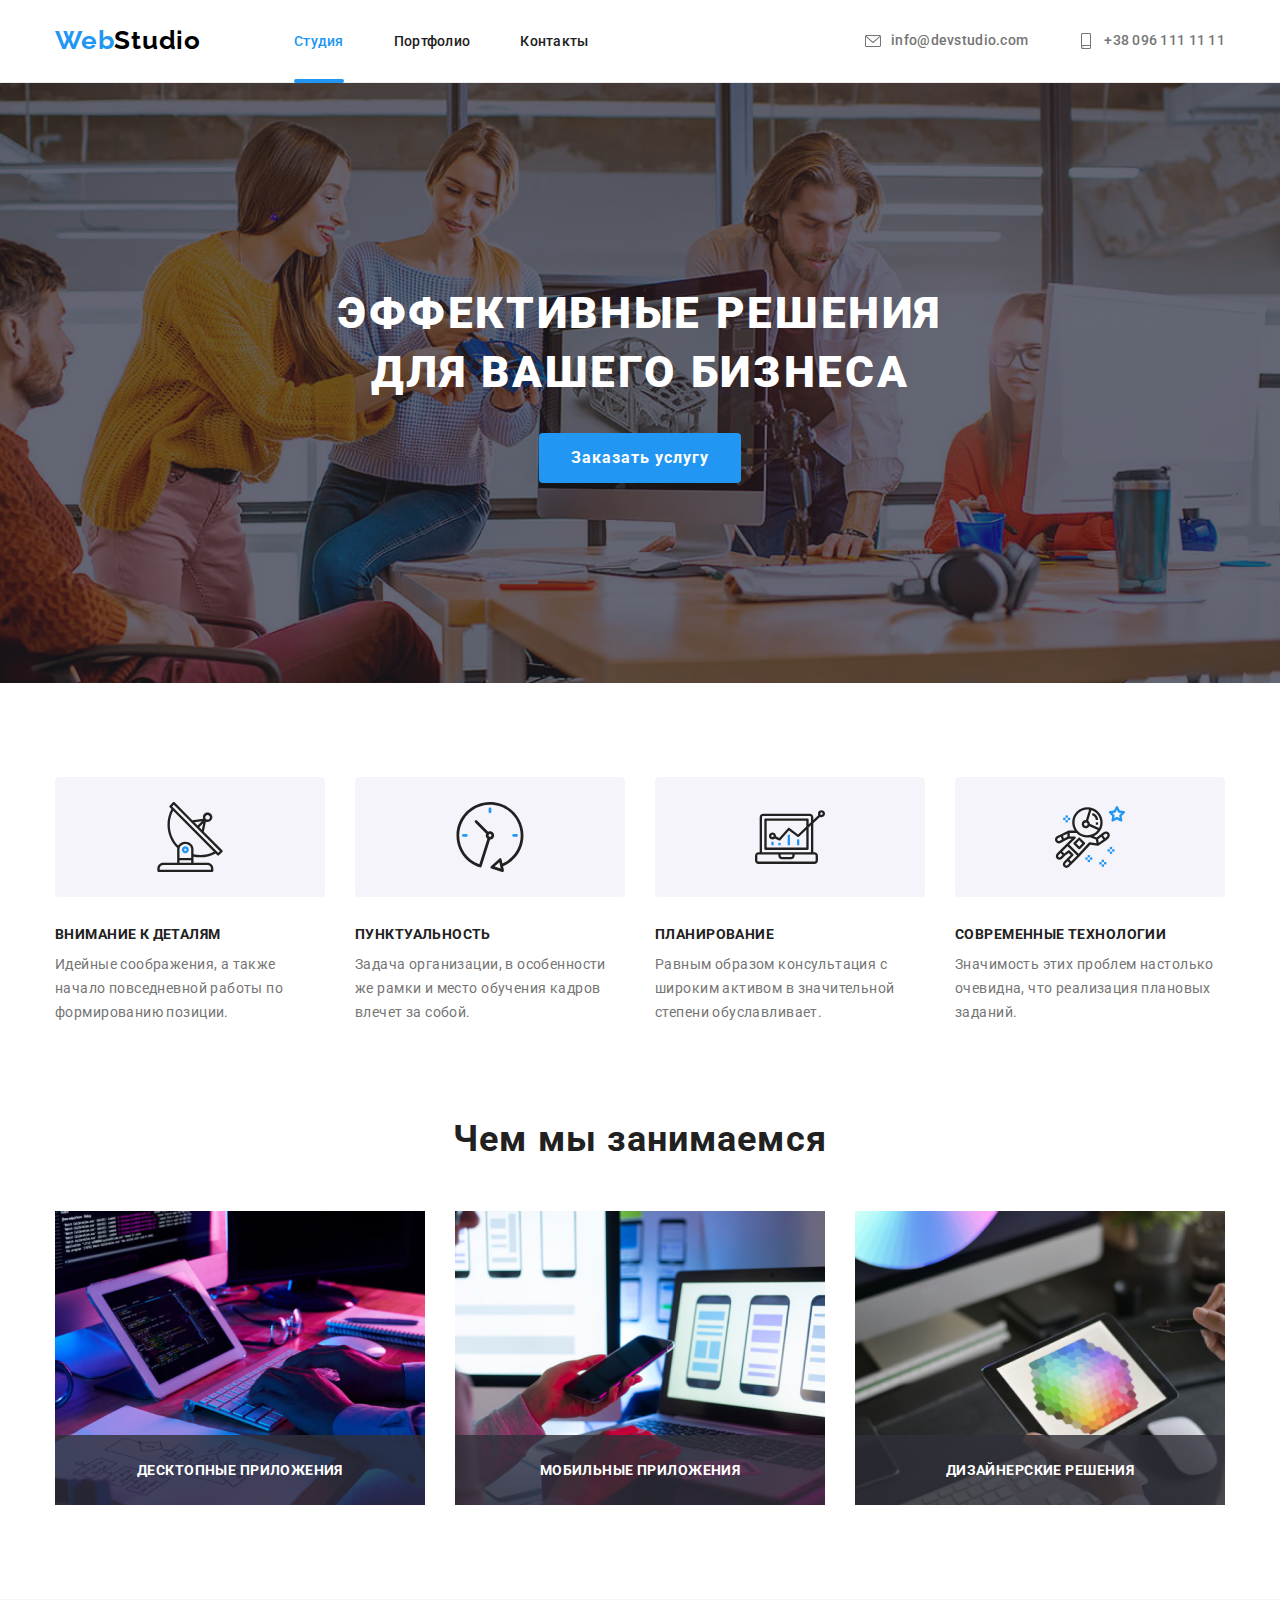
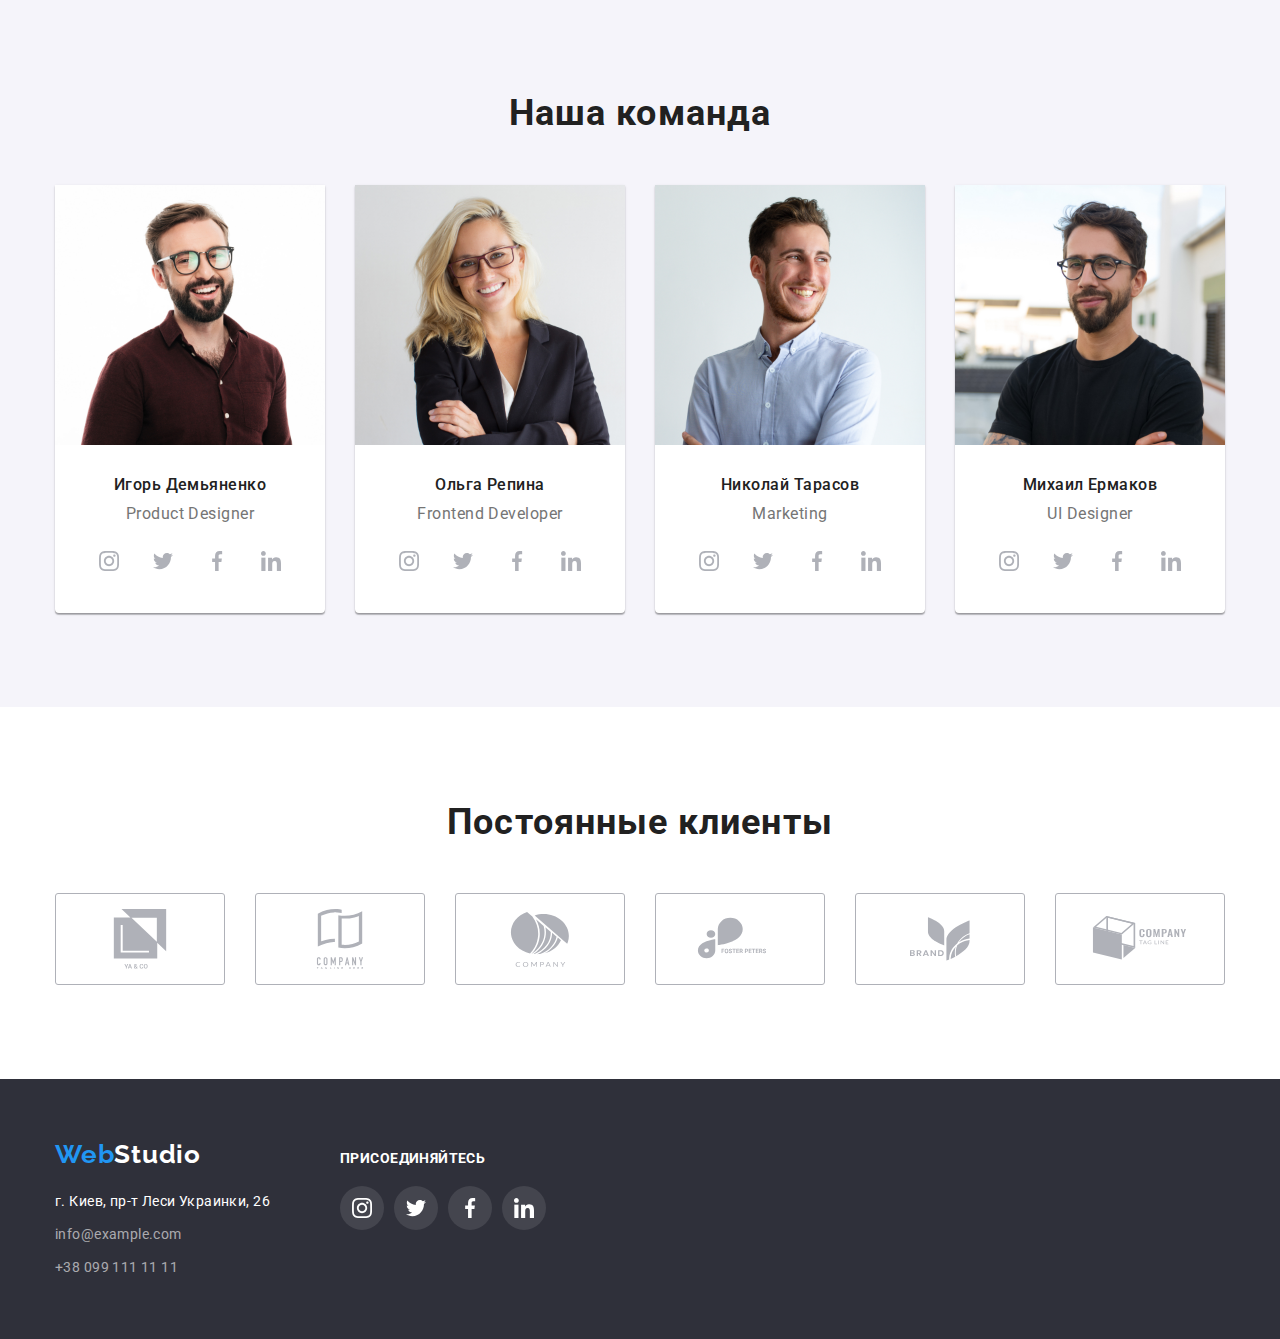
==== index.html @ f80102ec "HW 06" ====
<!DOCTYPE html>
<html lang="ru">
  <head>
    <meta charset="UTF-8" />
    <meta http-equiv="X-UA-Compatible" content="IE=edge" />
    <meta name="viewport" content="width=device-width, initial-scale=1.0" />
    <title>Студия</title>
    <link
      rel="stylesheet"
      href="https://cdn.jsdelivr.net/npm/modern-normalize@1.1.0/modern-normalize.css"
    />
    <link rel="preconnect" href="https://fonts.googleapis.com" />
    <link rel="preconnect" href="https://fonts.gstatic.com" crossorigin />
    <link
      href="https://fonts.googleapis.com/css2?family=Raleway:wght@700&family=Roboto:wght@400;500;700;900&display=swap"
      rel="stylesheet"
    />
    <link rel="stylesheet" href="./css/styles.css" />
  </head>
  <body>
    <header class="header-page">
      <div class="container header-page-container">
        <nav class="nav">
          <a class="logo header-logo link" href="/"> 
            <span class="web">Web</span>Studio</a>
          <ul class="list nav-list nav">
            <li class="site-nav-item">
              <a class="site-nav link current" href="./index.html">Студия</a>
            </li>
            <li class="site-nav-item">
              <a class="site-nav link" href="./portfolio.html">Портфолио</a>
            </li>
            <li class="site-nav-item">
              <a class="site-nav link" href="">Контакты</a>
            </li>
          </ul>
        </nav>
        <ul class="list nav nav-item">
          <li class="contact-nav-item">
            <a class="contact-nav link" href="info@devstudio.com">
              <svg class="contact-nav-icon" width="16" height="16">
                <use href="./img/icons.svg#envelope"></use>
              </svg>
              <span lang="en"> info@devstudio.com </span>
            </a>
          </li>
          <li class="contact-nav-item">
            <a class="contact-nav link" href="tel:+380961111111">
              <svg class="contact-nav-icon" width="16" height="16">
                <use href="./img/icons.svg#smartphone"></use></svg
              >+38 096 111 11 11
            </a>
          </li>
        </ul>
      </div>
    </header>
    <main>
      <section class="hero section">
        <div class="hero-container">
          <h1 class="hero-title">Эффективные решения для вашего бизнеса</h1>
          <button type="button" class="hero-button" data-modal-open>Заказать услугу</button>
        </div>
      </section>
      <section class="features section">
        <div class="container">
          <ul class="list features-list">
            <li class="features-item">
              <div class="features-list-icon">
                <svg width="70" height="70">
                  <use href="./img/icons.svg#antenna"></use>
                </svg>
              </div>
              <h3 class="section-title">Внимание к деталям</h3>
              <p class="section-text">
                Идейные соображения, а также начало повседневной работы по формированию позиции.
              </p>
            </li>
            <li class="features-item">
              <div class="features-list-icon">
                <svg width="70" height="70">
                  <use href="./img/icons.svg#clock"></use>
                </svg>
              </div>
              <h3 class="section-title">Пунктуальность</h3>
              <p class="section-text">
                Задача организации, в особенности же рамки и место обучения кадров влечет за собой.
              </p>
            </li>
            <li class="features-item">
              <div class="features-list-icon">
                <svg width="70" height="70">
                  <use href="./img/icons.svg#diagram"></use>
                </svg>
              </div>
              <h3 class="section-title">Планирование</h3>
              <p class="section-text">
                Равным образом консультация с широким активом в значительной степени обуславливает.
              </p>
            </li>
            <li class="features-item">
              <div class="features-list-icon">
                <svg width="70" height="70">
                  <use href="./img/icons.svg#astronaut"></use>
                </svg>
              </div>
              <h3 class="section-title">Современные технологии</h3>
              <p class="section-text">
                Значимость этих проблем настолько очевидна, что реализация плановых заданий.
              </p>
            </li>
          </ul>
        </div>
      </section>
      <section class="work section">
        <div class="container">
          <h2 class="work-title">Чем мы занимаемся</h2>
          <ul class="list work-list">
            <li class="work-list-card">
              <img class="card" src="./img/img1.jpg" alt="верстка" width="370" height="294" />
              <div class="modal">Десктопные приложения</div>
            </li>
            <li class="work-list-card">
              <img src="./img/img2.jpg" alt="дизайн" width="370" height="294" />
              <div class="modal">Мобильные приложения</div>
            </li>
            <li class="work-list-card">
              <img src="./img/img3.jpg" alt="стиль" width="370" height="294" />
              <div class="modal">Дизайнерские решения</div>
            </li>
          </ul>
        </div>
      </section>
      <section class="team section team-fon">
        <div class="container taem-container">
          <h2 class="team-title">Наша команда</h2>
          <ul class="list team-list">
            <li class="team-list-card">
              <div class="team-card">
                <img
                  class="card"
                  src="./img/photo1.jpg"
                  alt="Дизайнер продукта"
                  width="270"
                  height="260"
                />
                <div class="team-card-text">
                  <h3 class="team-name">Игорь Демьяненко</h3>
                  <p class="team-text"><span lang="en">Product Designer</span></p>
                  <ul class="team-social-list list">
                    <li class="team-social-item">
                      <a href="" class="team-social-link">
                        <svg class="social-icon" width="20" height="20">
                          <use href="./img/icons.svg#instagram"></use></svg
                      ></a>
                    </li>
                    <li class="team-social-item">
                      <a href="" class="team-social-link">
                        <svg class="social-icon" width="20" height="20">
                          <use href="./img/icons.svg#twitter"></use></svg
                      ></a>
                    </li>
                    <li class="team-social-item">
                      <a href="" class="team-social-link">
                        <svg class="social-icon" width="20" height="20">
                          <use href="./img/icons.svg#facebook"></use></svg
                      ></a>
                    </li>
                    <li class="team-social-item">
                      <a href="" class="team-social-link">
                        <svg class="social-icon" width="20" height="20">
                          <use href="./img/icons.svg#linkedin"></use></svg
                      ></a>
                    </li>
                  </ul>
                </div>
              </div>
            </li>
            <li class="team-list-card">
              <div class="team-card">
                <img
                  class="card"
                  src="./img/photo2.jpg"
                  alt="Фронтенд-разработчик"
                  width="270"
                  height="260"
                />
                <div class="team-card-text">
                  <h3 class="team-name">Ольга Репина</h3>
                  <p class="team-text"><span lang="en">Frontend Developer</span></p>
                  <ul class="team-social-list list">
                    <li class="team-social-item">
                      <a href="" class="team-social-link"
                        ><svg class="social-icon" width="20" height="20">
                          <use href="./img/icons.svg#instagram"></use></svg
                      ></a>
                    </li>
                    <li class="team-social-item">
                      <a href="" class="team-social-link"
                        ><svg class="social-icon" width="20" height="20">
                          <use href="./img/icons.svg#twitter"></use></svg
                      ></a>
                    </li>
                    <li class="team-social-item">
                      <a href="" class="team-social-link"
                        ><svg class="social-icon" width="20" height="20">
                          <use href="./img/icons.svg#facebook"></use></svg
                      ></a>
                    </li>
                    <li class="team-social-item">
                      <a href="" class="team-social-link"
                        ><svg class="social-icon" width="20" height="20">
                          <use href="./img/icons.svg#linkedin"></use></svg
                      ></a>
                    </li>
                  </ul>
                </div>
              </div>
            </li>
            <li class="team-list-card">
              <div class="team-card">
                <img class="card" src="./img/photo3.jpg" alt="Маркетинг" width="270" height="260" />
                <div class="team-card-text">
                  <h3 class="team-name">Николай Тарасов</h3>
                  <p class="team-text"><span lang="en">Marketin</span>g</p>
                  <ul class="team-social-list list">
                    <li class="team-social-item">
                      <a href="" class="team-social-link"
                        ><svg class="social-icon" width="20" height="20">
                          <use href="./img/icons.svg#instagram"></use></svg
                      ></a>
                    </li>
                    <li class="team-social-item">
                      <a href="" class="team-social-link"
                        ><svg class="social-icon" width="20" height="20">
                          <use href="./img/icons.svg#twitter"></use></svg
                      ></a>
                    </li>
                    <li class="team-social-item">
                      <a href="" class="team-social-link"
                        ><svg class="social-icon" width="20" height="20">
                          <use href="./img/icons.svg#facebook"></use></svg
                      ></a>
                    </li>
                    <li class="team-social-item">
                      <a href="" class="team-social-link"
                        ><svg class="social-icon" width="20" height="20">
                          <use href="./img/icons.svg#linkedin"></use></svg
                      ></a>
                    </li>
                  </ul>
                </div>
              </div>
            </li>
            <li class="team-list-card">
              <div class="team-card">
                <img
                  class="card"
                  src="./img/photo4.jpg"
                  alt="Дизайнер пользовательского интерфейса"
                  width="270"
                  height="260"
                />
                <div class="team-card-text">
                  <h3 class="team-name">Михаил Ермаков</h3>
                  <p class="team-text"><span lang="en">UI Designer</span></p>
                  <ul class="team-social-list list">
                    <li>
                      <a href="" class="team-social-link"
                        ><svg class="social-icon" width="20" height="20">
                          <use href="./img/icons.svg#instagram"></use></svg
                      ></a>
                    </li>
                    <li>
                      <a href="" class="team-social-link"
                        ><svg class="social-icon" width="20" height="20">
                          <use href="./img/icons.svg#twitter"></use></svg
                      ></a>
                    </li>
                    <li>
                      <a href="" class="team-social-link"
                        ><svg class="social-icon" width="20" height="20">
                          <use href="./img/icons.svg#facebook"></use></svg
                      ></a>
                    </li>
                    <li>
                      <a href="" class="team-social-link"
                        ><svg class="social-icon" width="20" height="20">
                          <use href="./img/icons.svg#linkedin"></use></svg
                      ></a>
                    </li>
                  </ul>
                </div>
              </div>
            </li>
          </ul>
        </div>
      </section>
      <section class="client section">
        <div class="container">
          <h2 class="client-title">Постоянные клиенты</h2>
          <ul class="list client-list">
            <li>
              <a class="client-link" href="">
                <svg width="106" height="60">
                  <use class="client-icon" href="./img/icons.svg#yaco"></use>
                </svg>
              </a>
            </li>
            <li>
              <a class="client-link" href="">
                <svg class="client-icon" width="106" height="60">
                  <use href="./img/icons.svg#taglinehere"></use>
                </svg>
              </a>
            </li>
            <li>
              <a class="client-link" href="">
                <svg class="client-icon" width="106" height="60">
                  <use href="./img/icons.svg#company"></use>
                </svg>
              </a>
            </li>
            <li>
              <a class="client-link" href="">
                <svg class="client-icon" width="106" height="60">
                  <use href="./img/icons.svg#foster"></use>
                </svg>
              </a>
            </li>
            <li>
              <a class="client-link" href="">
                <svg class="client-icon" width="106" height="60">
                  <use href="./img/icons.svg#brand"></use>
                </svg>
              </a>
            </li>
            <li>
              <a class="client-link" href="">
                <svg class="client-icon" width="106" height="60">
                  <use href="./img/icons.svg#taglinecompany"></use>
                </svg>
              </a>
            </li>
          </ul>
        </div>
      </section>
    </main>
    <footer class="footer">
      <div class="container footer-section">
        <div class="footer-contact-section">
          <a class="logo link footer-logo" href="/"><span class="footer-web">Web</span>Studio</a>
          <address>
            <ul class="list">
              <li class="footer-list">
                <a
                  class="footer-link link"
                  href="https://www.google.com/maps/place/бул.+Леси+Украинки,+26,+Киев,+02000/@50.4265824,30.5372888,18z/data=!3m1!4b1!4m5!3m4!1s0x40d4cf0e033ecbe9:0x57a4dffefec77da0!8m2!3d50.4265807!4d30.5383858"
                  >г. Киев, пр-т Леси Украинки, 26</a
                >
              </li>
              <li class="footer-list">
                <a class="footer-contact link" href="info@example.com">info@example.com</a>
              </li>
              <li class="footer-list">
                <a class="footer-contact link" href="tel:+380961111111">+38 099 111 11 11</a>
              </li>
            </ul>
          </address>
        </div>
        <div class="footer-join">
          <h3 class="join-text">присоединяйтесь</h3>
          <ul class="footer-social-menu list">
            <li class="footer-social-list">
              <a href="" class="footer-social-link">
                <svg class="footer-social-icon">
                  <use href="./img/icons.svg#instagram"></use>
                </svg>
              </a>
            </li>
            <li class="footer-social-list">
              <a href="" class="footer-social-link">
                <svg class="footer-social-icon">
                  <use href="./img/icons.svg#twitter"></use>
                </svg>
              </a>
            </li>
            <li class="footer-social-list">
              <a href="" class="footer-social-link">
                <svg class="footer-social-icon">
                  <use href="./img/icons.svg#facebook"></use>
                </svg>
              </a>
            </li>
            <li class="footer-social-list">
              <a href="" class="footer-social-link">
                <svg class="footer-social-icon">
                  <use href="./img/icons.svg#linkedin"></use>
                </svg>
              </a>
            </li>
          </ul>
        </div>
      </div>
    </footer>
    <div class="backdrop is-hidden" data-modal>
      <div class="modal-window">
        <button type="button" class="modal-close-btn" data-modal-close>
          <svg class="modal-close-btn-icon" width="18" height="18">
            <use href="./img/icons.svg#modal-close-btn"></use>
          </svg>
        </button>
      </div>
    </div>
    <script src="./js/modal.js"></script>
  </body>
</html>
---- css/styles.css ----
/*====================================Сброс стилей====================================*/
h1, 
h2, 
h3, 
h4, 
p {
        margin-top: 0;
        margin-bottom: 0;
}

ul {
        margin-top: 0;
        margin-bottom: 0;
        padding-left: 0;
}

img {
        display: block;
}

.list {
        list-style: none;
}

.link {
        text-decoration: none;
}

.section {
        padding: 94px 0;
}
.container {
        width: 1200px;
        margin-left: auto;
        margin-right: auto;
        padding-left: 15px;
        padding-right: 15px;
        
}

/*====================================/Сброс стилей====================================*/

/* палитра цветов */
/* Основной цвет #757575 */
/* Вторичный цвет #212121 */
/* акцент #2196F3 */
/* Основной цвет фона #ffffff */
/* Основной цвет иконки #AFB1B8 */
:root {
        --main-text-color: #757575;
        --title-text-color: #212121;
        --accent-color :#2196F3;
        --White: #ffffff;
        --main-font-family: 'Roboto', sans-serif;
        --main-fill-icon: #AFB1B8;
        --trans-dur: 250ms;
        --trans-tim-func: cubic-bezier(0.4, 0, 0.2, 1);
}

body {
        font-family: 'Roboto', sans-serif;
        font-weight: 400;
        background-color: #ffffff;
        color: #757575;
}










/* ====================================HEADER==================================== */
.header-page {
        border-bottom: 1px solid #ECECEC;
}
.header-page-container {
        display: flex;
        align-items: center;
        justify-content: space-between;
        
}

.nav {
        display: flex;
        align-items: center;
}
.header-logo {
        padding-top: 24px;
        padding-bottom: 25px;
}

.logo {
        align-items: center;
        margin-right: 93px;

        color: #000000;

        font-family: 'Raleway', sans-serif;
        font-weight: 700;
        font-size: 26px;
        line-height: 1.19;
        letter-spacing: 0.03em;
}

.web {
        color: var(--accent-color);
}
.site-nav-item {
        position: relative;
        padding-top: 32px;
        padding-bottom: 32px;
}
.site-nav-item:not(:last-child) {
        margin-right: 50px;
}
.site-nav-item .link.current {
        color: var(--accent-color);
}
.site-nav-item .link.current::after {
        position: absolute;
        bottom: -1px;
        left: 0;
        content: '';
        width: 100%;
        height: 4px;
        background-color: var(--accent-color);
        border-radius: 2px;
}

.site-nav {
        color: var(--title-text-color);
        
        font-weight: 500;
        font-size: 14px;
        line-height: 1.14;
        letter-spacing: 0.02em;

        transition-property: color;
        transition-duration: var(--trans-dur);
        transition-timing-function: var(--trans-tim-func);
}

.site-nav:hover,
.site-nav:focus {
        color: var(--accent-color) ;
}

.contact-nav-item:not(:last-child) {
        margin-right: 50px;
}

.contact-nav {
        display: flex;
        align-items: center;
        gap: 10px;
        font-weight: 500;
        font-size: 14px;
        line-height: 1.14;
        letter-spacing: 0.02em;
        color: var(--main-text-color);

        transition-property: color;
        transition-duration: var(--trans-dur);
        transition-timing-function: var(--trans-tim-func);
}

.contact-nav:hover,
.contact-nav:focus {
        color: var(--accent-color);

}
.nav-item {
        padding-top: 32px;
        padding-bottom: 32px;
}
.contact-nav-icon {
        display: block;
        fill: currentColor;
}

/* ====================================/HEADER==================================== */

/* ====================================HERO==================================== */

.hero {
        display: flex;
        justify-content: center;
        background-repeat: no-repeat;
        background-position: 50%;
        background-color: #C4C4C4;
        background-image: linear-gradient(
        rgba(47, 48, 58, 0.4), 
        rgba(47, 48, 58, 0.4)), 
        url(../img/bg.png);
        min-height: 600px;
        padding: 0;
}

.hero-container {
        display: flex;
        flex-direction: column;
        justify-content: center;
        align-items: center;
}

.hero-title {
        margin-bottom: 30px;
        max-width: 696px;
        font-weight: 900;
        font-size: 44px;
        line-height: 1.36;
        text-align: center;
        letter-spacing: 0.06em;
        text-transform: uppercase;
        color: var(--White);
}

/* ====================================/HERO==================================== */

/* ====================================BUTTONS==================================== */

.hero-button {
        padding: 10px 32px;
        border-radius: 4px;
        border: transparent;
        font-family: 'Roboto';
        font-style: normal;
        font-weight: 700;
        font-size: 16px;
        line-height: 1.88;
        display: flex;
        align-items: center;
        text-align: center;
        letter-spacing: 0.06em;
        cursor: pointer;
        background-color: var(--accent-color);
        color: var(--White);

        transition-property: color, background-color;
        transition-duration: var(--trans-dur);
        transition-timing-function: var(--trans-tim-func);
}

.hero-button:hover,
.hero-button:focus {
        background-color: #188CE8;
        color: var(--White);
}

.button {
        font-family: 'Roboto';
        font-style: normal;
        font-weight: 500;
        font-size: 16px;
        line-height: 1.63;
        text-align: center;
        letter-spacing: 0.03em;
        cursor: pointer;
        background-color: #F5F4FA;
        color: var(--title-text-color);

        transition-property: color, background-color;
        transition-duration: var(--trans-dur);
        transition-timing-function: var(--trans-tim-func);
}

.button:hover,
.button:focus {
        background-color: var(--accent-color);
        color: var(--White);
}
/* ====================================/BUTTONS==================================== */

/* ====================================FEATURES==================================== */

.features-list {
        display:flex;
        align-items: center;
        flex-wrap: wrap;
        gap: 30px;
}

.features-item {
        display: flex;
        flex-direction: column;
        flex-basis: calc((100% - 90px) / 4);
}

.section .section-title {
        margin-bottom: 10px;
        font-weight: 700;
        font-size: 14px;
        line-height: 1.14;
        letter-spacing: 0.03em;
        text-transform: uppercase;
        color: var(--title-text-color);
}
.section .section-text {
        font-size: 14px;
        line-height: 1.71;
        letter-spacing: 0.03em;
}
.features-list-icon {
        display: flex;
        justify-content: center;
        align-items: center;
        height: 120px;
        background: #F5F4FA;
        border-radius: 4px;
        margin-bottom: 30px;
}

/* ====================================/FEATURES==================================== */

/* ====================================WORK==================================== */
.work {
        padding-top: 0;
}

.work-title {
        margin-bottom: 50px;
        font-weight: 700;
        font-size: 36px;
        line-height: 1.16;
        text-align: center;
        letter-spacing: 0.03em;
        color: var(--title-text-color);
}

.work-list {
        display: flex;
        flex-wrap: wrap;
        gap: 30px;
}
.work-list-card {
        position: relative;
        flex-basis: calc((100% - 60px) / 3);
}
.modal {
        position: absolute;
        bottom: 0;
        left: 0;
        width: 100%;
        padding: 27px 82px;
        background: rgba(47, 48, 58, 0.8);


        font-family: 'Roboto';
        font-style: normal;
        font-weight: 700;
        font-size: 14px;
        line-height: 16px;
        text-align: center;
        letter-spacing: 0.03em;
        text-transform: uppercase;
        
        color: #FFFFFF;
}

/* ====================================/WORK==================================== */

/* ====================================TEAM==================================== */
.team-fon {
        background-color: #F5F4FA;
}

.team-title {
        margin-bottom: 50px;
        font-weight: 700;
        font-size: 36px;
        line-height: 1.16;
        text-align: center;
        letter-spacing: 0.03em;
        color: var(--title-text-color);
}
.team-list {
        display: flex;
        flex-wrap: wrap;
        gap: 30px;
}

.team-card {
        flex-basis: calc((100% - 90px) / 4);
        background: var(--White);
        box-shadow: 0px 1px 3px rgba(0, 0, 0, 0.12), 0px 1px 1px rgba(0, 0, 0, 0.14), 0px 2px 1px rgba(0, 0, 0, 0.2);
        border-radius: 0px 0px 4px 4px;
}
.team-card-text {
        padding-top: 30px;
        padding-bottom: 30px;
}

.team-name {
        margin-bottom: 10px;
        font-weight: 500;
        font-size: 16px;
        line-height: 1.19;
        text-align: center;
        letter-spacing: 0.03em;
        color: var(--title-text-color);
}

.team-text {
        margin-bottom: 16px;
        font-size: 16px;
        line-height: 1.19;
        text-align: center;
        letter-spacing: 0.03em;
        color: var(--main-text-color);
}

.team-social-list {
        display: flex;
        justify-content: center;
        gap: 10px;
}

.team-social-link {
        display: flex;
        align-items: center;
        justify-content: center;
        width: 44px;
        height: 44px;
        border-radius: 50%;
        background-color: var(--White);
        fill: var(--main-fill-icon);

        transition-property: fill, background-color;
        transition-duration: var(--trans-dur);
        transition-timing-function: var(--trans-tim-func);
}
.team-social-link:hover,
.team-social-link:focus {
        background-color: var(--accent-color);
        fill: var(--White);
}


/* ====================================/TEAM==================================== */

/* ====================================CLIENT==================================== */
.client-title {
        font-weight: 700;
        font-size: 36px;
        line-height: 42px;
        text-align: center;
        letter-spacing: 0.03em;
        
        color: var(--title-text-color);
        margin-bottom: 50px;
}

.client-list {
        display: flex;
        justify-content: space-between;
}

.client-link {
        display: flex;
        justify-content: center;
        align-items: center;
        width: 170px;
        height: 92px;
        border: 1px solid var(--main-fill-icon);
        border-radius: 3px;
        fill: var(--main-fill-icon);

        transition-property: fill, border;
        transition-duration: var(--trans-dur);
        transition-timing-function: var(--trans-tim-func);
}

.client-link:hover,
.client-link:focus {
        fill: var(--accent-color);
        border: 1px solid var(--accent-color);
}
/* ====================================/CLIENT==================================== */

/* ====================================FOOTER==================================== */
.footer {
        background-color: #2F303A;
        padding-top: 60px;
        padding-bottom: 60px;
}

.footer-section {
        display: flex;
        align-items: baseline;
}

.footer-contact-section {
        display: flex;
        flex-direction: column;
        margin-right: 70px;
}

.footer .logo {
        font-family: 'Raleway', sans-serif;
        font-weight: 700;
        font-size: 26px;
        line-height: 1.19;
        letter-spacing: 0.03em;
        color: var(--White) ;
        margin: 0;
        margin-bottom: 20px;
}
.footer-logo {
        margin-bottom: 20px;
}
.footer-web {
        color: var(--accent-color);
}

.footer-list:not(:last-child) {
        margin-bottom: 9px;
}

.footer-link {
        font-size: 14px;
        font-style: normal;
        line-height: 1.71;
        letter-spacing: 0.03em;
        color: var(--White);
}
.footer-contact {
        font-size: 14px;
        font-style: normal;
        line-height: 1.71;
        letter-spacing: 0.03em;
        color: rgba(255, 255, 255, 0.6);

        transition-property: color;
        transition-duration: var(--trans-dur);
        transition-timing-function: var(--trans-tim-func);
}
.footer-contact:hover,
.footer-contact:focus {
        color: var(--accent-color);
}
/*  JOIN */

.join-text {
        font-family: 'Roboto';
        font-style: normal;
        font-weight: 700;
        font-size: 14px;
        line-height: 16px;
        letter-spacing: 0.03em;
        text-transform: uppercase;
        color: var(--White);

        margin-bottom: 20px;
}
/*================== JOIN ==================*/
.footer-join {
        display: flex;
        flex-direction: column;
}

.footer-social-menu {
        display: flex;
}

.footer-social-list {
        margin-right: 10px;
}

.footer-social-link {
        display: flex;
        justify-content: center;
        align-items: center;
        width: 44px;
        height: 44px;
        background: rgba(255, 255, 255, 0.1);
        border-radius: 50%;

        transition-property: background-color;
        transition-duration: var(--trans-dur);
        transition-timing-function: var(--trans-tim-func);

}
.footer-social-link:hover,
.footer-social-link:focus {
        background-color: #2196F3;
}

.footer-social-icon {
        width: 20px;
        height: 20px;
        fill: var(--White);
}

/*================== /JOIN ==================*/

/* ====================================/FOOTER==================================== */

/* ====================================MODAL WINDOW==================================== */

.backdrop {
        position: fixed;
        width: 100%;
        height: 100%;
        top: 0;
        left: 0;
        background-color: rgba(0, 0, 0, 0.2);
        z-index: 1000;

        transition-property: visibility, opacity, transform;
        transition-duration: var(--trans-dur);
        transition-timing-function: var(--trans-tim-func);
}

.backdrop.is-hidden {
        visibility: hidden;
        opacity: 0;
        pointer-events: none;
        transform: translateY(100%) scale(4);
}

.modal-window {
        position: absolute;
        top: 50%;
        left: 50%;
        transform: translate(-50%, -50%) scale(1);
        

        width: 528px;
        min-height: 581px;
        background-color: var(--White);
}

.modal-close-btn {
        display: flex;
        justify-content: center;
        align-items: center;

        position: absolute;
        top: 8px;
        right: 8px;
        width: 30px;
        height: 30px;
        background-color: #FFFFFF;
        border: 1px solid rgba(0, 0, 0, 0.1);
        border-radius: 50%;

        transition-property: fill;
        transition-duration: var(--trans-dur);
        transition-timing-function: var(--trans-tim-func);
}
.modal-close-btn:hover,
.modal-close-btn:focus {
        fill: var(--accent-color);
}


/* ====================================/MODAL WINDOW==================================== */

/* ====================================PORTFOLIO==================================== */
.portfolio {
        display: flex;
        flex-direction: column;
        padding-top: 94px;
        padding-bottom: 94px;
}

.menu {
        display: flex;
        flex-wrap: wrap;
        justify-content: center;
        align-items: center;

        gap: 8px;
        margin-bottom: 50px;
}

.portfolio-button {
        padding: 6px 22px;

        border-radius: 4px;
        border: transparent;

        transition-property: color var(--trans-dur) var(--trans-tim-func), bacground-color var(--trans-dur) var(--trans-tim-func), box-shadow var(--trans-dur) var(--trans-tim-func);
}

.portfolio-button:hover,
.portfolio-button:focus {
        background-color: var(--accent-color);
        color: var(--White);
        box-shadow: 0px 3px 1px rgba(0, 0, 0, 0.1),
        0px 1px 2px rgba(0, 0, 0, 0.08),
        0px 2px 2px rgba(0, 0, 0, 0.12);
}

.portfolio-list {
        display: flex;
        flex-wrap: wrap;
        justify-content: space-between;
        gap: 30px;
}
.portfolio-list-card {
        position: relative;
        flex-basis: calc((100% - 60px) / 3);

        transition-property: box-shadow;
        transition-duration: var(--trans-dur);
        transition-timing-function: var(--trans-tim-func);
}
.portfolio-list-card:hover,
.portfolio-list-card:focus {
        cursor: pointer;
        box-shadow: 
        0px 1px 1px rgba(0, 0, 0, 0.12), 
        0px 4px 4px rgba(0, 0, 0, 0.06), 
        1px 4px 6px rgba(0, 0, 0, 0.16);
        
}
.overlay {
        position: absolute;
        left: 0;
        bottom: 0;
        overflow: auto;
        transform: translate(0, 100%);


        font-style: normal;
        font-family: 'Roboto';
        font-weight: 400;
        font-size: 18px;
        line-height: 28px;
        letter-spacing: 0.03em;
        
        color: var(--White);
        background-color: rgba(33, 150, 243, 0.9);
        padding: 63px 24px;

        transition-property: transform;
        transition-duration: var(--trans-dur);
        transition-timing-function: var(--trans-tim-func);
}

.portfolio-list-card:hover .overlay {
        transform: translate(0, 0%);
}


.portfolio-list-card-wrapper {
        position: relative;
        overflow: hidden;
}



.portfolio-card {
        background: var(--White);
        border-right: 1px solid #EEEEEE;
        border-bottom: 1px solid #EEEEEE;
        border-left: 1px solid #EEEEEE;
        padding: 20px 24px;
}

.portfolio-title {
        font-weight: 700;
        font-size: 18px;
        line-height: 2;
        letter-spacing: 0.06em;
        color: var(--title-text-color);
        margin-bottom: 4px;
}

.portfolio-text {
        font-size: 16px;
        line-height: 1.88;
        letter-spacing: 0.03em;
        color: var(--main-text-color);
}
/* ====================================/PORTFOLIO==================================== */
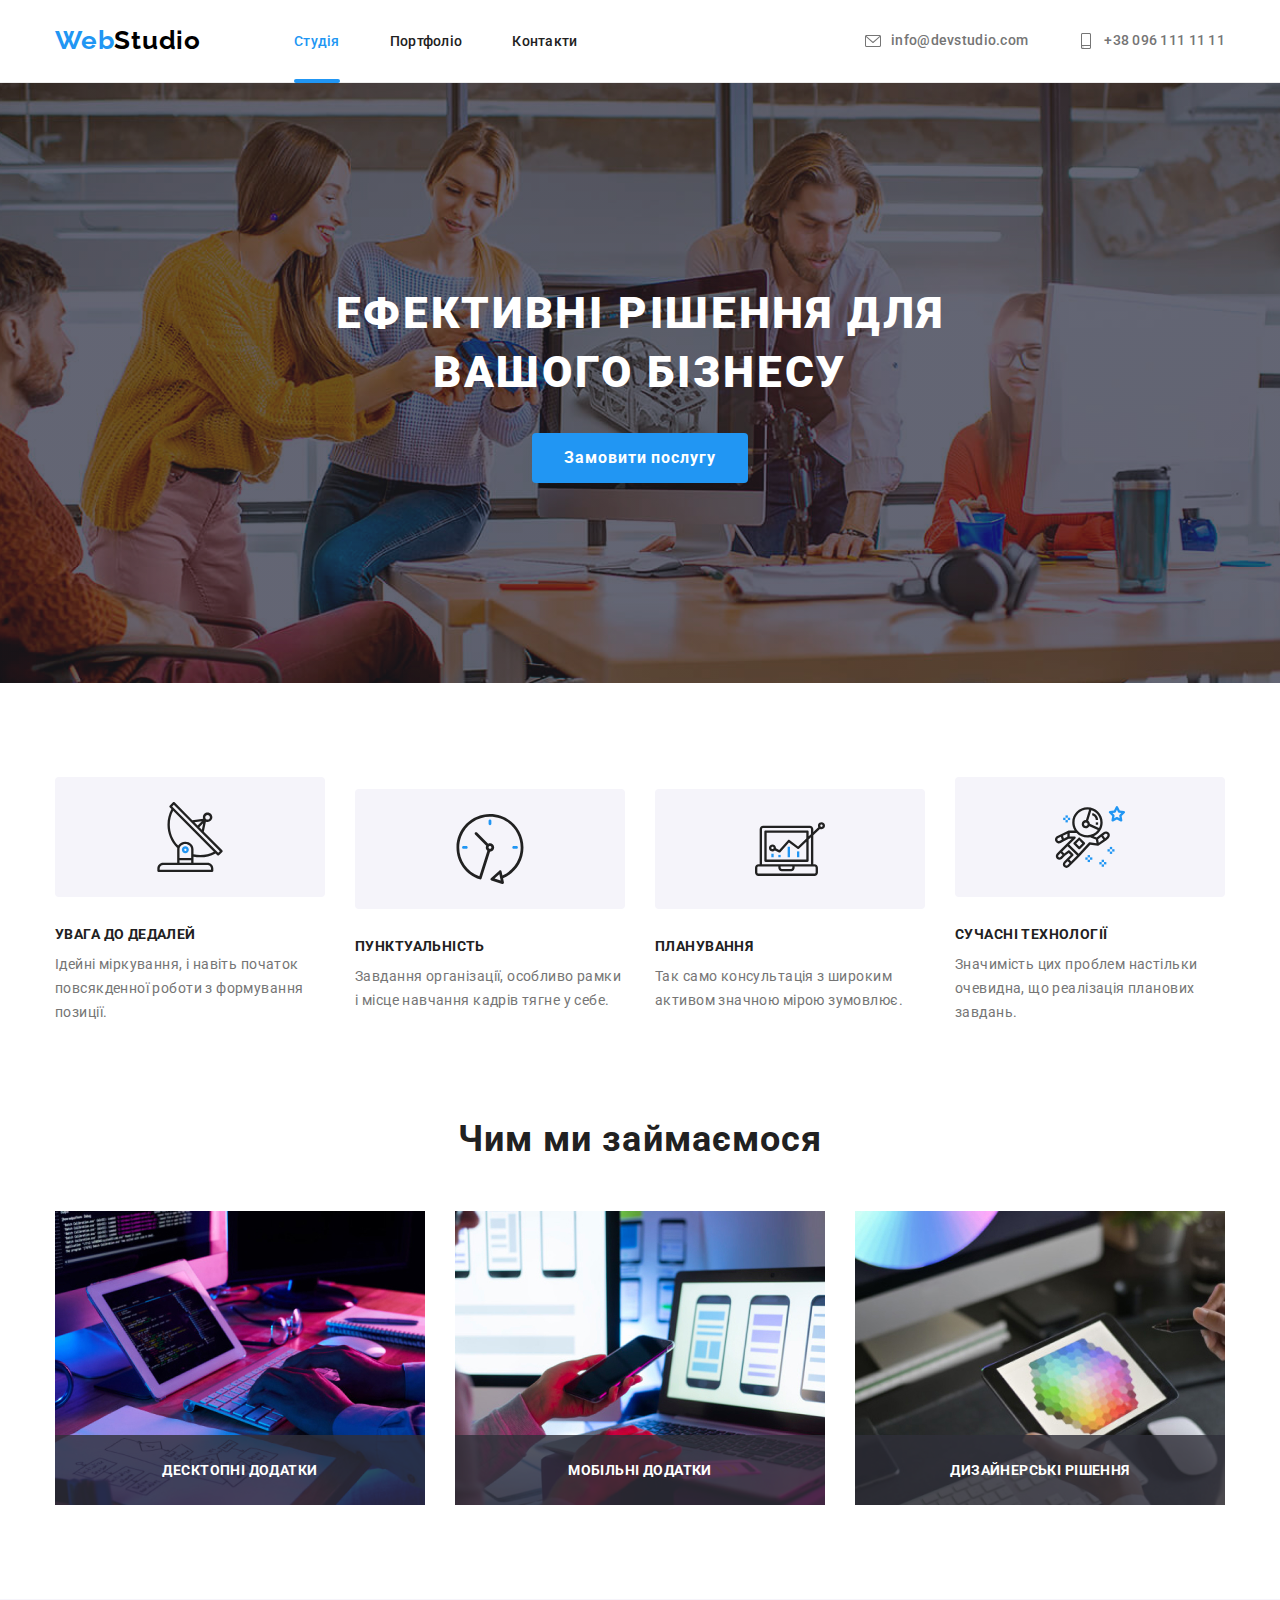
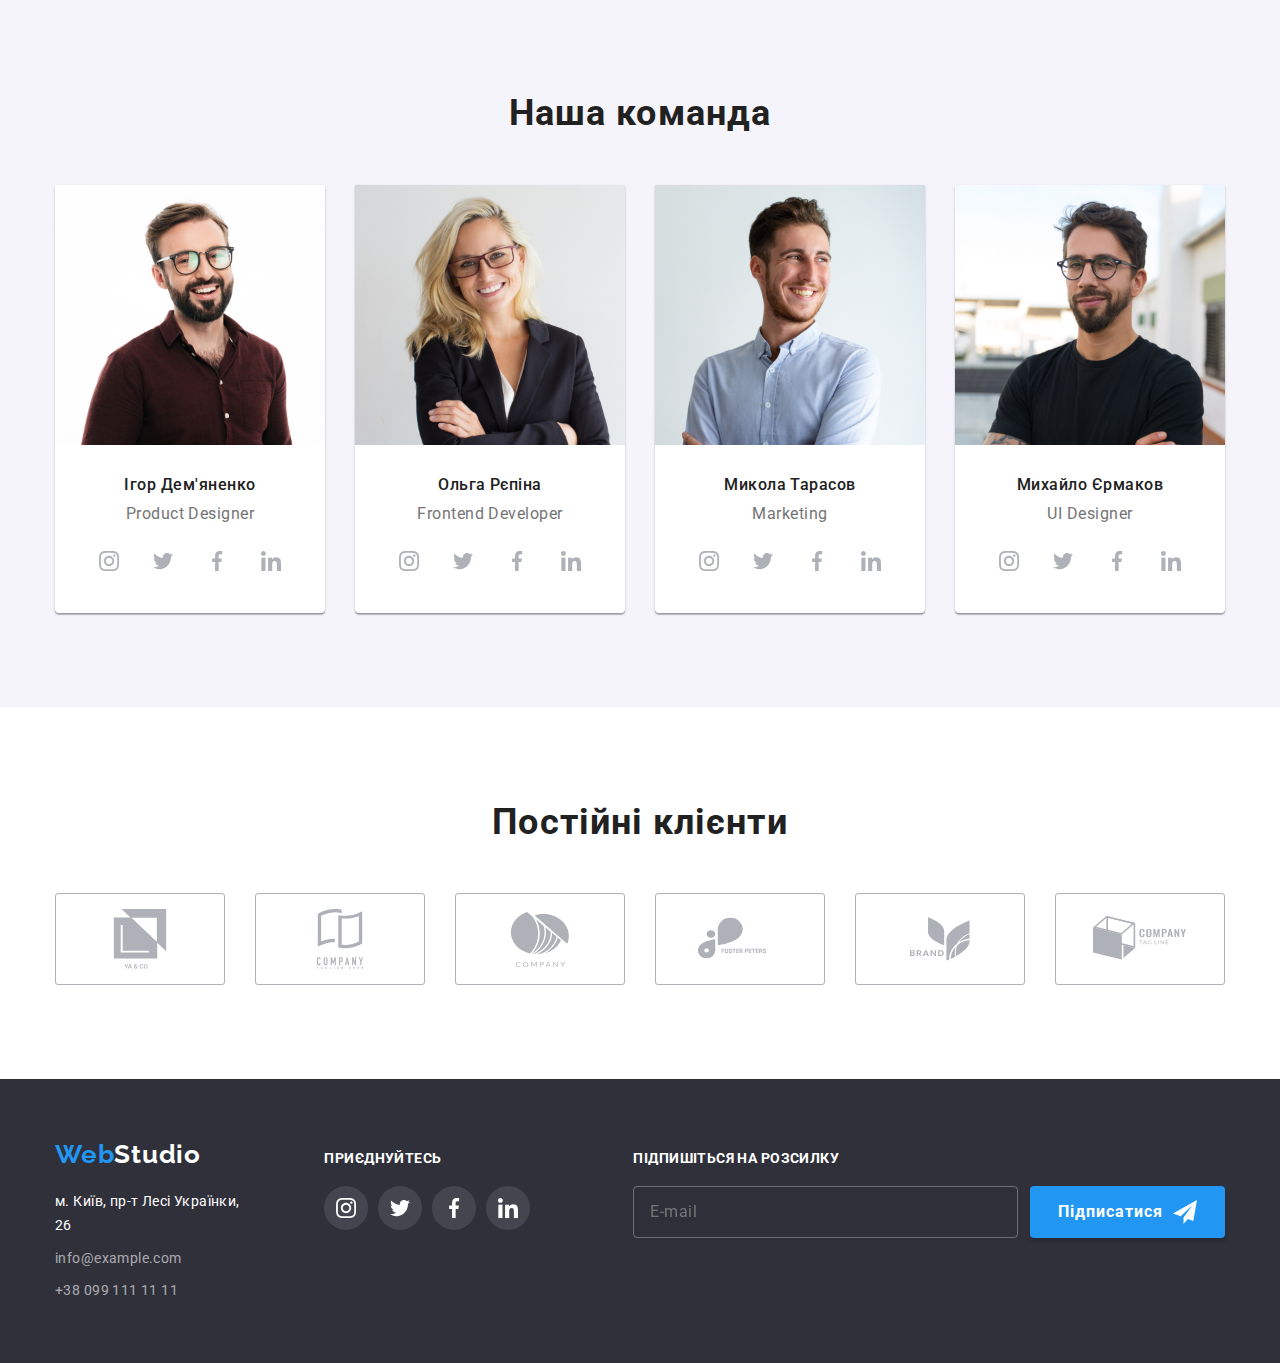
==== commit 2db68c8a: "HW 06" ====
--- a/index.html
+++ b/index.html
@@ -1,5 +1,5 @@
 <!DOCTYPE html>
-<html lang="ru">
+<html lang="uk">
   <head>
     <meta charset="UTF-8" />
     <meta http-equiv="X-UA-Compatible" content="IE=edge" />
@@ -21,17 +21,16 @@
     <header class="header-page">
       <div class="container header-page-container">
         <nav class="nav">
-          <a class="logo header-logo link" href="/"> 
-            <span class="web">Web</span>Studio</a>
+          <a class="logo header-logo link" href="/"> <span class="web">Web</span>Studio</a>
           <ul class="list nav-list nav">
             <li class="site-nav-item">
-              <a class="site-nav link current" href="./index.html">Студия</a>
+              <a class="site-nav link current" href="./index.html">Студія</a>
             </li>
             <li class="site-nav-item">
-              <a class="site-nav link" href="./portfolio.html">Портфолио</a>
+              <a class="site-nav link" href="./portfolio.html">Портфоліо</a>
             </li>
             <li class="site-nav-item">
-              <a class="site-nav link" href="">Контакты</a>
+              <a class="site-nav link" href="">Контакти</a>
             </li>
           </ul>
         </nav>
@@ -57,8 +56,8 @@
     <main>
       <section class="hero section">
         <div class="hero-container">
-          <h1 class="hero-title">Эффективные решения для вашего бизнеса</h1>
-          <button type="button" class="hero-button" data-modal-open>Заказать услугу</button>
+          <h1 class="hero-title">Ефективні рішення для вашого бізнесу</h1>
+          <button type="button" class="hero-button" data-modal-open>Замовити послугу</button>
         </div>
       </section>
       <section class="features section">
@@ -70,9 +69,9 @@
                   <use href="./img/icons.svg#antenna"></use>
                 </svg>
               </div>
-              <h3 class="section-title">Внимание к деталям</h3>
+              <h3 class="section-title">Увага до дедалей</h3>
               <p class="section-text">
-                Идейные соображения, а также начало повседневной работы по формированию позиции.
+                Ідейні міркування, і навіть початок повсякденної роботи з формування позиції.
               </p>
             </li>
             <li class="features-item">
@@ -81,9 +80,9 @@
                   <use href="./img/icons.svg#clock"></use>
                 </svg>
               </div>
-              <h3 class="section-title">Пунктуальность</h3>
+              <h3 class="section-title">Пунктуальність</h3>
               <p class="section-text">
-                Задача организации, в особенности же рамки и место обучения кадров влечет за собой.
+                Завдання організації, особливо рамки і місце навчання кадрів тягне у себе.
               </p>
             </li>
             <li class="features-item">
@@ -92,9 +91,9 @@
                   <use href="./img/icons.svg#diagram"></use>
                 </svg>
               </div>
-              <h3 class="section-title">Планирование</h3>
+              <h3 class="section-title">Планування</h3>
               <p class="section-text">
-                Равным образом консультация с широким активом в значительной степени обуславливает.
+                Так само консультація з широким активом значною мірою зумовлює.
               </p>
             </li>
             <li class="features-item">
@@ -103,9 +102,9 @@
                   <use href="./img/icons.svg#astronaut"></use>
                 </svg>
               </div>
-              <h3 class="section-title">Современные технологии</h3>
+              <h3 class="section-title">Сучасні технології</h3>
               <p class="section-text">
-                Значимость этих проблем настолько очевидна, что реализация плановых заданий.
+                Значимість цих проблем настільки очевидна, що реалізація планових завдань.
               </p>
             </li>
           </ul>
@@ -113,19 +112,19 @@
       </section>
       <section class="work section">
         <div class="container">
-          <h2 class="work-title">Чем мы занимаемся</h2>
+          <h2 class="work-title">Чим ми займаємося</h2>
           <ul class="list work-list">
             <li class="work-list-card">
               <img class="card" src="./img/img1.jpg" alt="верстка" width="370" height="294" />
-              <div class="modal">Десктопные приложения</div>
+              <div class="modal">Десктопні додатки</div>
             </li>
             <li class="work-list-card">
               <img src="./img/img2.jpg" alt="дизайн" width="370" height="294" />
-              <div class="modal">Мобильные приложения</div>
+              <div class="modal">Мобільні додатки</div>
             </li>
             <li class="work-list-card">
               <img src="./img/img3.jpg" alt="стиль" width="370" height="294" />
-              <div class="modal">Дизайнерские решения</div>
+              <div class="modal">Дизайнерські рішення</div>
             </li>
           </ul>
         </div>
@@ -144,7 +143,7 @@
                   height="260"
                 />
                 <div class="team-card-text">
-                  <h3 class="team-name">Игорь Демьяненко</h3>
+                  <h3 class="team-name">Ігор Дем'яненко</h3>
                   <p class="team-text"><span lang="en">Product Designer</span></p>
                   <ul class="team-social-list list">
                     <li class="team-social-item">
@@ -185,7 +184,7 @@
                   height="260"
                 />
                 <div class="team-card-text">
-                  <h3 class="team-name">Ольга Репина</h3>
+                  <h3 class="team-name">Ольга Рєпіна</h3>
                   <p class="team-text"><span lang="en">Frontend Developer</span></p>
                   <ul class="team-social-list list">
                     <li class="team-social-item">
@@ -220,7 +219,7 @@
               <div class="team-card">
                 <img class="card" src="./img/photo3.jpg" alt="Маркетинг" width="270" height="260" />
                 <div class="team-card-text">
-                  <h3 class="team-name">Николай Тарасов</h3>
+                  <h3 class="team-name">Микола Тарасов</h3>
                   <p class="team-text"><span lang="en">Marketin</span>g</p>
                   <ul class="team-social-list list">
                     <li class="team-social-item">
@@ -261,7 +260,7 @@
                   height="260"
                 />
                 <div class="team-card-text">
-                  <h3 class="team-name">Михаил Ермаков</h3>
+                  <h3 class="team-name">Михайло Єрмаков</h3>
                   <p class="team-text"><span lang="en">UI Designer</span></p>
                   <ul class="team-social-list list">
                     <li>
@@ -297,7 +296,7 @@
       </section>
       <section class="client section">
         <div class="container">
-          <h2 class="client-title">Постоянные клиенты</h2>
+          <h2 class="client-title">Постійні клієнти</h2>
           <ul class="list client-list">
             <li>
               <a class="client-link" href="">
@@ -355,7 +354,7 @@
                 <a
                   class="footer-link link"
                   href="https://www.google.com/maps/place/бул.+Леси+Украинки,+26,+Киев,+02000/@50.4265824,30.5372888,18z/data=!3m1!4b1!4m5!3m4!1s0x40d4cf0e033ecbe9:0x57a4dffefec77da0!8m2!3d50.4265807!4d30.5383858"
-                  >г. Киев, пр-т Леси Украинки, 26</a
+                  >м. Київ, пр-т Лесі Українки, 26</a
                 >
               </li>
               <li class="footer-list">
@@ -368,7 +367,7 @@
           </address>
         </div>
         <div class="footer-join">
-          <h3 class="join-text">присоединяйтесь</h3>
+          <h3 class="join-text">Приєднуйтесь</h3>
           <ul class="footer-social-menu list">
             <li class="footer-social-list">
               <a href="" class="footer-social-link">
@@ -400,6 +399,29 @@
             </li>
           </ul>
         </div>
+        <form class="footer-form">
+          <label for="send">
+            <span class="footer-form-label">
+              Підпишіться на розсилку
+            </span>
+          </label>
+          <div class="footer-form-wrapper">
+            <input
+            class="footer-form-input"
+            type="email"
+            name="user_email"
+            id="send"
+            placeholder="E-mail"
+          />
+          <button type="submit" class="footer-button-send">
+            Підписатися
+            <svg class="footer-button-send-icon" width="24" height="24">
+              <use href="./img/icons.svg#send"></use>
+            </svg>
+          </button>
+          </div>
+          
+        </form>
       </div>
     </footer>
     <div class="backdrop is-hidden" data-modal>
@@ -409,6 +431,66 @@
             <use href="./img/icons.svg#modal-close-btn"></use>
           </svg>
         </button>
+        <form class="modal-form">
+          <p class="modal-form-text">Залиште свої дані, ми вам передзвонимо</p>
+          <label for="name"><span class="modal-form-label-text">Ім'я</span></label>
+          <div class="modal-form-wrapper">
+            <input
+              class="modal-form-input"
+              type="text"
+              name="user-name"
+              id="name"
+              required
+              minlength="2"
+              pattern="[a-zA-Zа-яА-ЯіІїЇ]+"
+            />
+            <svg class="modal-form-input-icon" width="18" height="18">
+              <use href="./img/icons.svg#person"></use>
+            </svg>
+          </div>
+          <label for="phone"><span class="modal-form-label-text">Телефон</span></label>
+          <div class="modal-form-wrapper">
+            <input
+              class="modal-form-input"
+              type="tel"
+              name="user-phone"
+              id="phone"
+              required
+              pattern="[0-9]{3}-[0-9]{3}-[0-9]{2}-[0-9]{2}"
+              title="xxx-xxx-xx-xx"
+            />
+            <svg class="modal-form-input-icon" width="18" height="18">
+              <use href="./img/icons.svg#phone"></use>
+            </svg>
+          </div>
+          <label for="email"><span class="modal-form-label-text">Пошта</span></label>
+          <div class="modal-form-wrapper">
+            <input class="modal-form-input" type="email" name="user-email" id="email" required />
+            <svg class="modal-form-input-icon" width="18" height="18">
+              <use href="./img/icons.svg#email"></use>
+            </svg>
+          </div>
+          <label class="modal-form-fild"
+            ><span class="modal-form-label-text">Коментар</span>
+            <textarea
+              class="modal-form-comment"
+              name="user-comment"
+              placeholder="Введіть текст"
+            ></textarea>
+          </label>
+        </form>
+        <label for="user-policy" class="modal-form-checkbox">
+          <input
+            type="checkbox"
+            id="user-policy"
+            name="user-policy"
+            class="modal-form-input-checkbox visually-hidden"
+          />
+          <span class="check-box"></span>
+          Погоджуюся з розсилкою та приймаю&nbsp;
+          <a class="user-policy" href="">Умови договору</a>
+        </label>
+        <button type="submit" class="modal-form-submit-button">Відправити</button>
       </div>
     </div>
     <script src="./js/modal.js"></script>
--- a/css/styles.css
+++ b/css/styles.css
@@ -36,6 +36,16 @@
         padding-left: 15px;
         padding-right: 15px;
         
+}
+.visually-hidden {
+        position: absolute;
+        width: 1px;
+        height: 1px;
+        margin: -1px;
+        padding: 0;
+        overflow: hidden;
+        border: 0;
+        clip: rect(0 0 0 0);
 }
 
 /*====================================/Сброс стилей====================================*/
@@ -553,13 +563,14 @@
         letter-spacing: 0.03em;
         text-transform: uppercase;
         color: var(--White);
-
         margin-bottom: 20px;
 }
+
 /*================== JOIN ==================*/
 .footer-join {
         display: flex;
         flex-direction: column;
+        margin-right: 93px;
 }
 
 .footer-social-menu {
@@ -578,11 +589,9 @@
         height: 44px;
         background: rgba(255, 255, 255, 0.1);
         border-radius: 50%;
-
         transition-property: background-color;
         transition-duration: var(--trans-dur);
         transition-timing-function: var(--trans-tim-func);
-
 }
 .footer-social-link:hover,
 .footer-social-link:focus {
@@ -594,6 +603,91 @@
         height: 20px;
         fill: var(--White);
 }
+
+.footer-form {
+        display: flex;
+        flex-direction: column;
+
+
+}
+.footer-form-wrapper {
+        display: flex;
+
+}
+
+.footer-form-label {
+        display: block;
+        margin-bottom: 20px;
+        font-family: 'Roboto';
+        font-style: normal;
+        font-weight: 700;
+        font-size: 14px;
+        line-height: 16px;
+        letter-spacing: 0.03em;
+        text-transform: uppercase;
+        color: var(--White)
+}
+.footer-form-input {
+        width: 385px;
+        padding-top: 15px;
+        padding-bottom: 15px;
+        padding-left: 16px;
+        font-family: 'Roboto';
+        font-style: normal;
+        font-weight: 400;
+        font-size: 16px;
+        line-height: 20px;
+
+        display: flex;
+        align-items: center;
+        letter-spacing: 0.03em;
+        color: rgba(255, 255, 255, 0.6);
+        border: 1px solid rgba(255, 255, 255, 0.3);
+        filter: drop-shadow(0px 4px 4px rgba(0, 0, 0, 0.15));
+        border-radius: 4px;
+        background-color: transparent;
+}
+.footer-form-input:focus {
+        border: 1px solid #2196F3;
+        border-color: var(--accent-color);
+        outline: none;
+}
+
+.footer-button-send {
+        display: flex;
+        align-items: center;
+        text-align: center;
+        margin-left: 12px;
+        padding: 10px 28px;
+        font-family: 'Roboto';
+        font-style: normal;
+        font-weight: 700;
+        font-size: 16px;
+        line-height: 30px;
+        cursor: pointer;
+        letter-spacing: 0.06em;
+        color: var(--White);
+        background: var(--accent-color);
+        box-shadow: 0px 4px 4px rgba(0, 0, 0, 0.15);
+        border: transparent;
+        border-radius: 4px;
+        fill: var(--White);
+
+        transition-property: color, background-color;
+        transition-duration: var(--trans-dur);
+        transition-timing-function: var(--trans-tim-func);
+}
+
+.footer-button-send:hover,
+.footer-button-send:focus {
+        outline: none;
+        background-color: #188CE8;
+        color: var(--White);
+}
+.footer-button-send-icon {
+        margin-left: 10px;
+}
+
 
 /*================== /JOIN ==================*/
 
@@ -609,7 +703,6 @@
         left: 0;
         background-color: rgba(0, 0, 0, 0.2);
         z-index: 1000;
-
         transition-property: visibility, opacity, transform;
         transition-duration: var(--trans-dur);
         transition-timing-function: var(--trans-tim-func);
@@ -627,23 +720,33 @@
         top: 50%;
         left: 50%;
         transform: translate(-50%, -50%) scale(1);
-        
-
+        padding: 40px;
         width: 528px;
         min-height: 581px;
         background-color: var(--White);
 }
+.modal-title {
+        font-family: 'Roboto';
+        font-style: normal;
+        font-weight: 700;
+        font-size: 20px;
+        line-height: 23px;
+        text-align: center;
+        letter-spacing: 0.03em;
+        color: var(--title-text-color);
+        margin: 40px 40px 12px 40px;
+}
 
 .modal-close-btn {
         display: flex;
         justify-content: center;
         align-items: center;
-
         position: absolute;
         top: 8px;
         right: 8px;
         width: 30px;
         height: 30px;
+        cursor: pointer;
         background-color: #FFFFFF;
         border: 1px solid rgba(0, 0, 0, 0.1);
         border-radius: 50%;
@@ -652,6 +755,7 @@
         transition-duration: var(--trans-dur);
         transition-timing-function: var(--trans-tim-func);
 }
+
 .modal-close-btn:hover,
 .modal-close-btn:focus {
         fill: var(--accent-color);
@@ -659,6 +763,181 @@
 
 
 /* ====================================/MODAL WINDOW==================================== */
+/* ====================================MODAL FORM==================================== */
+.modal-form {
+        display: flex;
+        flex-direction: column;
+}
+
+.modal-form-text {
+        margin-bottom: 12px;
+        font-family: 'Roboto';
+        font-style: normal;
+        font-weight: 700;
+        font-size: 20px;
+        line-height: 23px;
+        text-align: center;
+        letter-spacing: 0.03em;
+        color: var(--title-text-color);
+}
+
+.modal-form-wrapper {
+        margin-bottom: 10px;
+}
+
+.modal-form-label-text {
+        display: block;
+        font-family: 'Roboto';
+        font-style: normal;
+        font-weight: 400;
+        font-size: 12px;
+        line-height: 14px;
+        letter-spacing: 0.01em;
+        color: var(--main-text-color);
+        margin-bottom: 4px;
+}
+
+.modal-form-wrapper {
+        position: relative;
+}
+
+.modal-form-input {
+        font-size: 16px;
+        color: #000000;
+        width: 100%;
+        height: 40px;
+        border: 1px solid rgba(33, 33, 33, 0.2);
+        border-radius: 4px;
+        padding-left: 42px;
+        transition-property: border-color;
+        transition-duration: var(--trans-dur);
+        transition-timing-function: var(--trans-tim-func);
+}
+
+.modal-form-input:focus {
+        border-color: var(--accent-color);
+        outline: none;
+}
+
+.modal-form-input-icon {
+        position: absolute;
+        top: 50%;
+        left: 15px;
+        transform: translateY(-50%);
+        transition-property: fill;
+        transition-duration: var(--trans-dur);
+        transition-timing-function: var(--trans-tim-func);
+}
+
+.modal-form-input:focus + .modal-form-input-icon {
+        fill: var(--accent-color);
+}
+
+.modal-form-comment {
+        resize: none;
+        width: 100%;
+        height: 120px;
+        padding: 12px 16px;
+        border-radius: 4px;
+        transition-property: border-color;
+        transition-duration: var(--trans-dur);
+        transition-timing-function: var(--trans-tim-func);
+}
+
+.modal-form-comment:focus {
+        border-color: var(--accent-color);
+        outline: none;
+}
+
+.modal-form-comment::placeholder {
+        font-family: 'Roboto';
+        font-style: normal;
+        font-weight: 400;
+        font-size: 12px;
+        line-height: 14px;
+        letter-spacing: 0.01em;
+        
+        color: rgba(117, 117, 117, 0.5);
+}
+
+.modal-form-fild {
+        margin-bottom: 20px;
+}
+
+.modal-form-checkbox {
+        display: flex;
+        align-items: center;
+        justify-content: center;
+        font-family: 'Roboto';
+        font-style: normal;
+        font-weight: 400;
+        font-size: 14px;
+        line-height: 24px;
+        letter-spacing: 0.03em;
+        color: var(--main-text-color);
+        cursor: pointer;
+        margin-bottom: 30px;
+}
+
+.check-box {
+        display: block;
+        width: 16px;
+        height: 15px;
+        margin-right: 7px;
+        background-image: url(/img/checkbox.svg);
+        transition: background-image;
+        transition-duration: var(--trans-dur);
+        transition-timing-function: var(--trans-tim-func);
+}
+
+.modal-form-input-checkbox:checked + .check-box {
+        background-image: url(/img/check.svg);
+}
+.user-policy {
+        font-family: 'Roboto';
+        font-style: normal;
+        font-weight: 400;
+        font-size: 14px;
+        line-height: 24px;
+
+        letter-spacing: 0.03em;
+        text-decoration-line: underline;
+
+        color: #2196F3;
+}
+
+.modal-form-submit-button {
+        display: flex;
+        align-items: center;
+        text-align: center;
+        margin-left: auto;
+        margin-right: auto;
+        padding: 10px 52px;
+
+        font-family: 'Roboto';
+        font-style: normal;
+        font-weight: 700;
+        font-size: 16px;
+        line-height: 30px;
+        letter-spacing: 0.06em;
+        cursor: pointer;
+        color: var(--White);
+        background-color: var(--accent-color);
+        box-shadow: 0px 4px 4px rgba(0, 0, 0, 0.15);
+        border: transparent;
+        border-radius: 4px;
+
+        transition-property: background-color;
+        transition-duration: var(--trans-dur);
+        transition-timing-function: var(--trans-tim-func);
+}
+.modal-form-submit-button:hover,
+.modal-form-submit-button:focus {
+        background-color: #188CE8;
+}
+
+
+/* ====================================/MODAL FORM==================================== */
 
 /* ====================================PORTFOLIO==================================== */
 .portfolio {
@@ -684,7 +963,9 @@
         border-radius: 4px;
         border: transparent;
 
-        transition-property: color var(--trans-dur) var(--trans-tim-func), bacground-color var(--trans-dur) var(--trans-tim-func), box-shadow var(--trans-dur) var(--trans-tim-func);
+        transition-property:  var(--trans-dur) var(--trans-tim-func), 
+        bacground-color var(--trans-dur) var(--trans-tim-func), 
+        box-shadow var(--trans-dur) var(--trans-tim-func);
 }
 
 .portfolio-button:hover,
